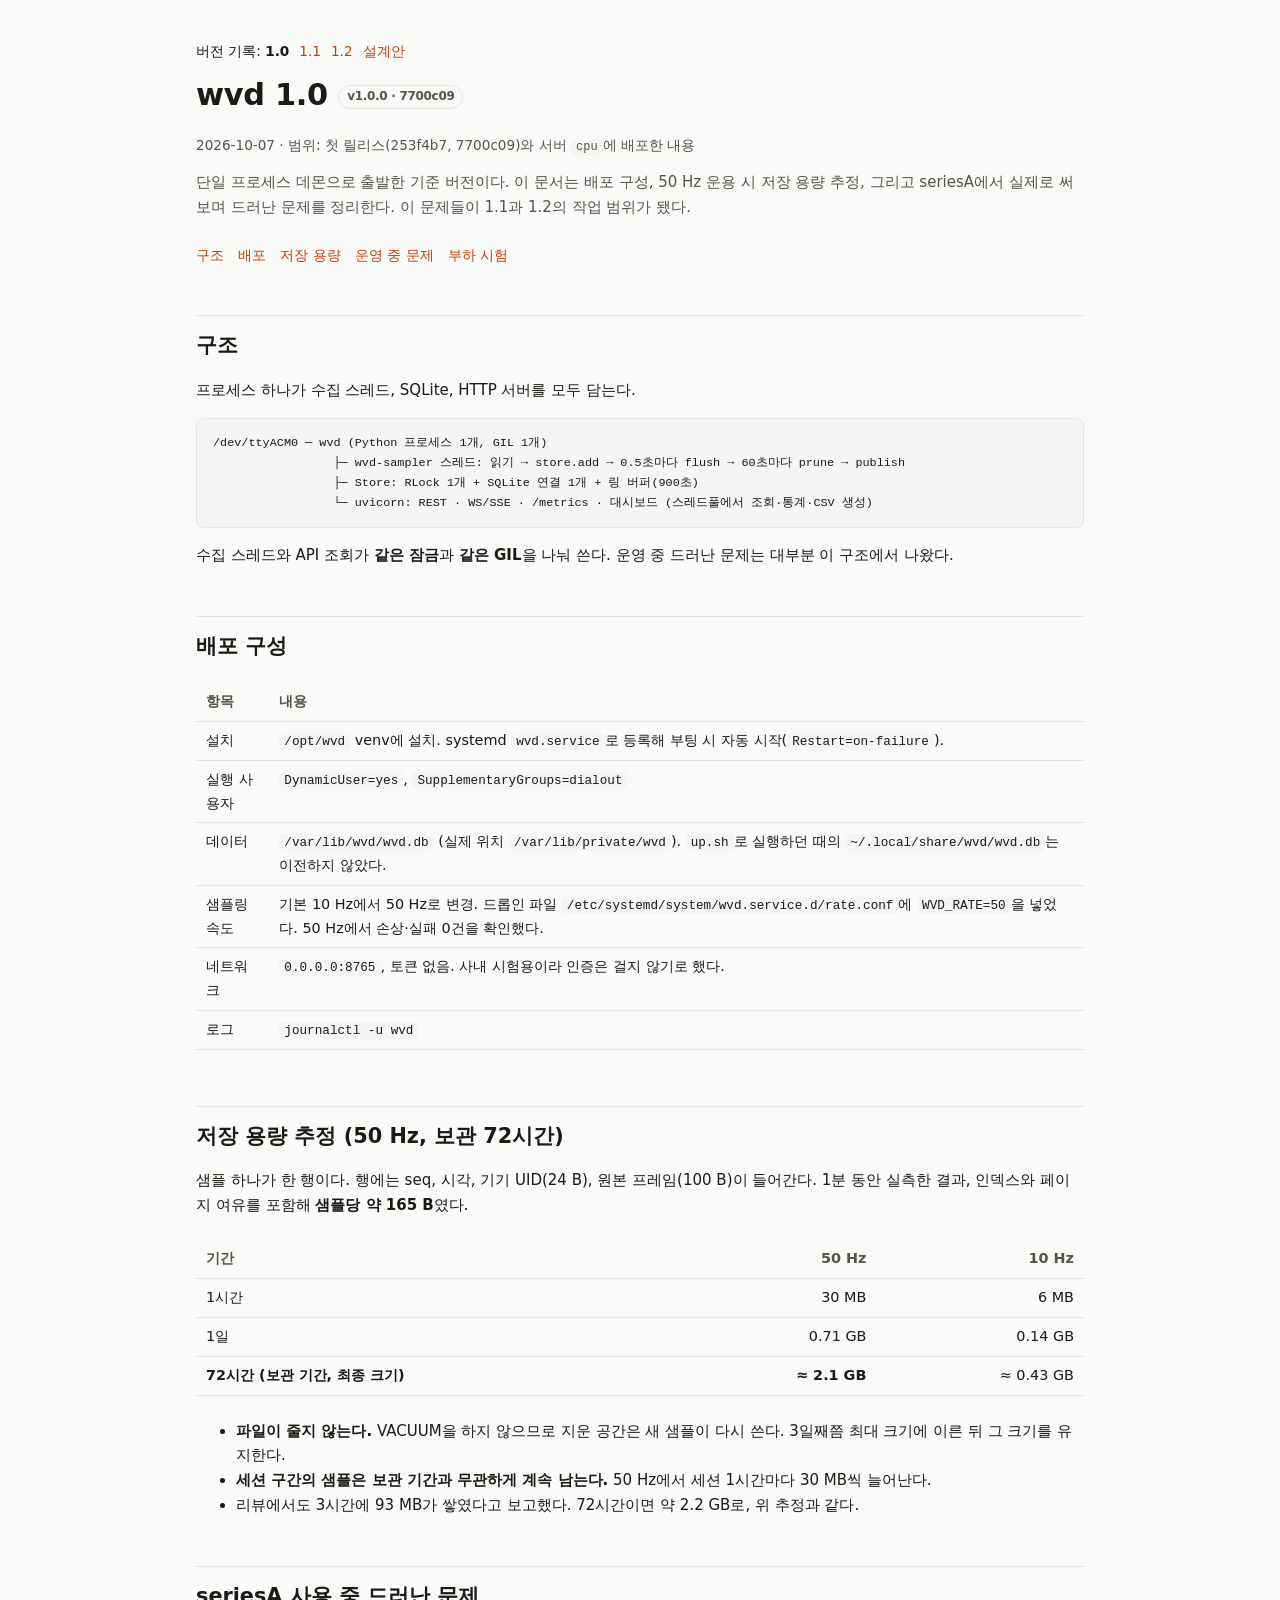
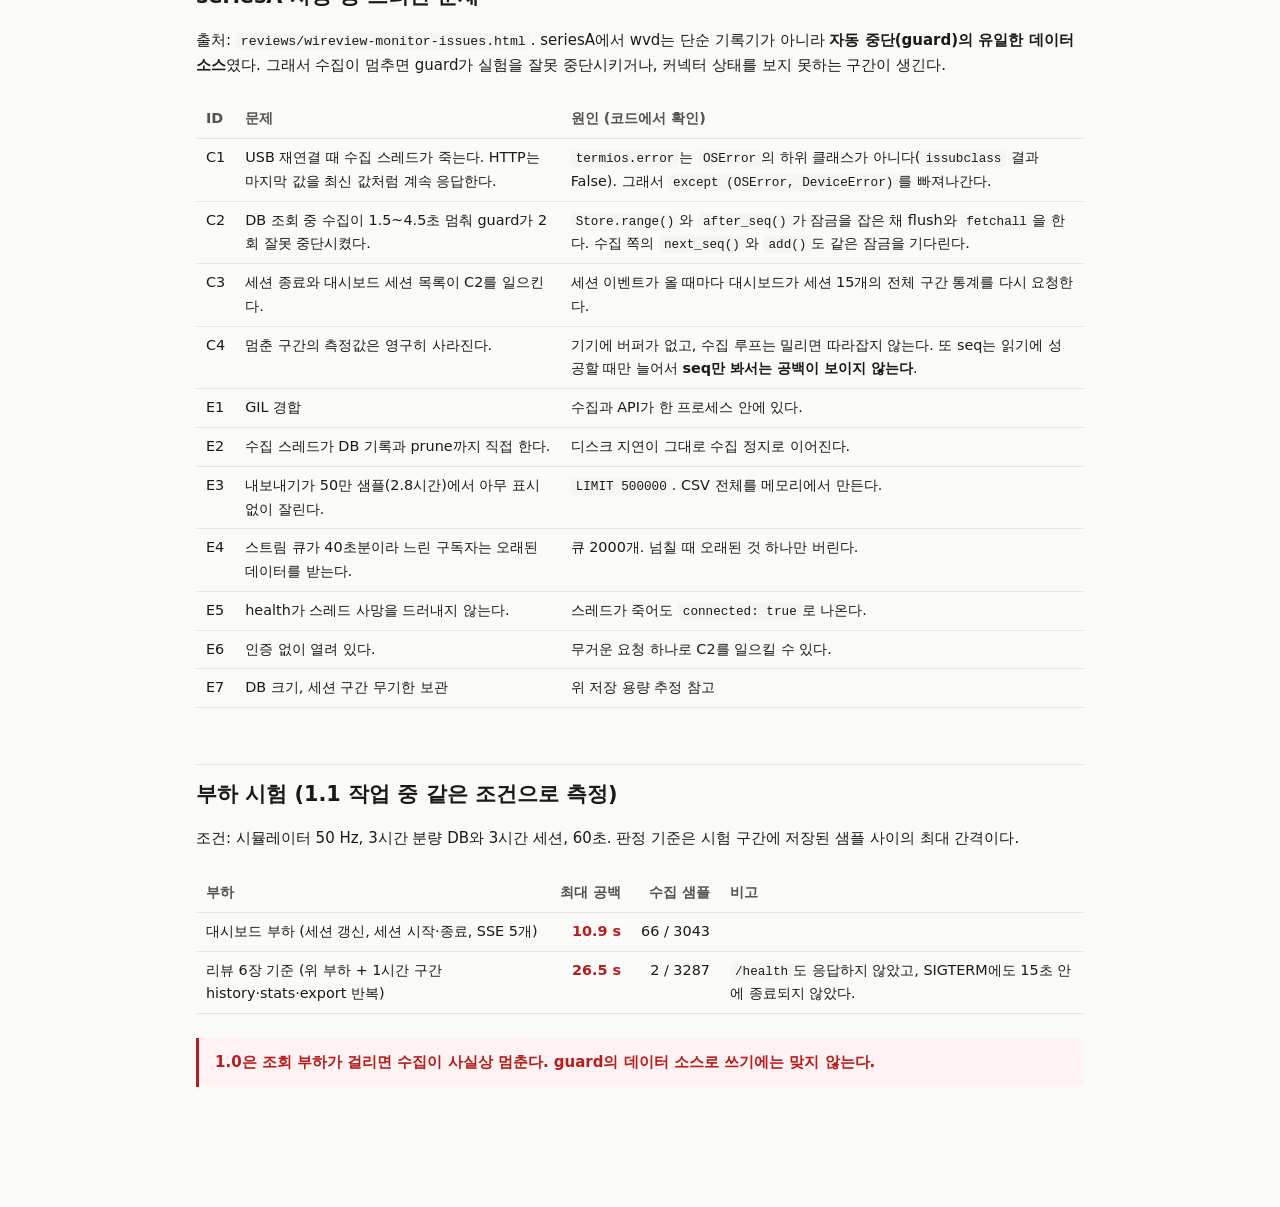
==== docs/v1.0.html @ 946abf95 "Add per-version records (docs/v1.0.html, v1.1.html, v1.2.html) Each page covers what changed and why" ====
<!doctype html>
<html lang="ko">
<head>
<meta charset="utf-8">
<meta name="viewport" content="width=device-width, initial-scale=1">
<title>wvd 1.0 기록</title>
<style>
  :root {
    --bg: #fafaf9; --surface: #ffffff; --text: #1c1917; --muted: #57534e;
    --border: #e7e5e4; --accent: #c2410c; --accent-soft: #fff7ed; --code-bg: #f5f5f4;
    --ok: #15803d; --ok-soft: #f0fdf4; --bad: #b91c1c; --bad-soft: #fef2f2;
  }
  @media (prefers-color-scheme: dark) {
    :root:not([data-theme="light"]) {
      --bg: #141210; --surface: #1c1917; --text: #f5f5f4; --muted: #a8a29e;
      --border: #2e2a27; --accent: #fb923c; --accent-soft: #2a1a10; --code-bg: #252220;
      --ok: #4ade80; --ok-soft: #0f2417; --bad: #f87171; --bad-soft: #2a1212;
    }
  }
  :root[data-theme="dark"] {
    --bg: #141210; --surface: #1c1917; --text: #f5f5f4; --muted: #a8a29e;
    --border: #2e2a27; --accent: #fb923c; --accent-soft: #2a1a10; --code-bg: #252220;
    --ok: #4ade80; --ok-soft: #0f2417; --bad: #f87171; --bad-soft: #2a1212;
  }
  * { box-sizing: border-box; }
  body { margin: 0; background: var(--bg); color: var(--text);
    font: 15px/1.65 system-ui, -apple-system, "Segoe UI", "Noto Sans KR", sans-serif; }
  main { max-width: 920px; margin: 0 auto; padding: 40px 16px 80px; }
  h1 { font-size: 1.9rem; margin: 0 0 4px; letter-spacing: -0.01em; }
  h2 { font-size: 1.3rem; margin: 48px 0 12px; padding-top: 12px; border-top: 1px solid var(--border); }
  h3 { font-size: 1.05rem; margin: 28px 0 8px; }
  p, li { color: var(--text); }
  .lede { color: var(--muted); margin: 0 0 24px; }
  .meta { color: var(--muted); font-size: 0.85rem; }
  code { font: 0.88em ui-monospace, SFMono-Regular, Menlo, monospace; background: var(--code-bg);
    padding: 1px 5px; border-radius: 4px; }
  pre { background: var(--code-bg); border: 1px solid var(--border); border-radius: 8px;
    padding: 14px 16px; overflow-x: auto; font: 0.84rem/1.5 ui-monospace, SFMono-Regular, Menlo, monospace; }
  pre code { background: none; padding: 0; }
  .table-wrap { overflow-x: auto; }
  table { border-collapse: collapse; width: 100%; font-size: 0.9rem; margin: 8px 0; }
  th, td { text-align: left; padding: 7px 10px; border-bottom: 1px solid var(--border); vertical-align: top; }
  th { color: var(--muted); font-weight: 600; }
  td.num, th.num { text-align: right; font-variant-numeric: tabular-nums; white-space: nowrap; }
  .callout { background: var(--accent-soft); border-left: 3px solid var(--accent);
    padding: 12px 16px; border-radius: 0 8px 8px 0; margin: 16px 0; }
  .callout.ok { background: var(--ok-soft); border-color: var(--ok); }
  .callout.bad { background: var(--bad-soft); border-color: var(--bad); }
  .grid { display: grid; grid-template-columns: repeat(auto-fit, minmax(190px, 1fr)); gap: 12px; margin: 16px 0; }
  .card { background: var(--surface); border: 1px solid var(--border); border-radius: 10px; padding: 12px 14px; }
  .card b { display: block; font-size: 1.25rem; font-variant-numeric: tabular-nums; }
  .card span { color: var(--muted); font-size: 0.85rem; }
  .ok { color: var(--ok); font-weight: 600; }
  .bad { color: var(--bad); font-weight: 600; }
  .tag { display: inline-block; font-size: 0.75rem; font-weight: 600; padding: 1px 8px; border-radius: 999px;
    border: 1px solid var(--border); color: var(--muted); vertical-align: middle; }
  nav { margin: 16px 0 0; font-size: 0.9rem; }
  nav a { color: var(--accent); margin-right: 14px; text-decoration: none; }
  nav a.here { color: var(--text); font-weight: 600; }
  .versions { margin: 0 0 8px; font-size: 0.85rem; }
  .versions a { color: var(--accent); text-decoration: none; margin-right: 10px; }
  .versions a.here { color: var(--text); font-weight: 600; }
</style>
</head>
<body>
<main>
<p class="versions">버전 기록: <a href="v1.0.html" class="here">1.0</a><a href="v1.1.html">1.1</a><a href="v1.2.html">1.2</a><a href="design.html">설계안</a></p>
<h1>wvd 1.0 <span class="tag">v1.0.0 · 7700c09</span></h1>
<p class="meta">2026-10-07 · 범위: 첫 릴리스(253f4b7, 7700c09)와 서버 <code>cpu</code>에 배포한 내용</p>
<p class="lede">단일 프로세스 데몬으로 출발한 기준 버전이다. 이 문서는 배포 구성, 50 Hz 운용 시 저장 용량 추정, 그리고 seriesA에서 실제로 써 보며 드러난 문제를 정리한다. 이 문제들이 1.1과 1.2의 작업 범위가 됐다.</p>
<nav><a href="#arch">구조</a><a href="#deploy">배포</a><a href="#storage">저장 용량</a><a href="#issues">운영 중 문제</a><a href="#stress">부하 시험</a></nav>

<h2 id="arch">구조</h2>
<p>프로세스 하나가 수집 스레드, SQLite, HTTP 서버를 모두 담는다.</p>
<pre><code>/dev/ttyACM0 ─ wvd (Python 프로세스 1개, GIL 1개)
                 ├─ wvd-sampler 스레드: 읽기 → store.add → 0.5초마다 flush → 60초마다 prune → publish
                 ├─ Store: RLock 1개 + SQLite 연결 1개 + 링 버퍼(900초)
                 └─ uvicorn: REST · WS/SSE · /metrics · 대시보드 (스레드풀에서 조회·통계·CSV 생성)</code></pre>
<p>수집 스레드와 API 조회가 <b>같은 잠금</b>과 <b>같은 GIL</b>을 나눠 쓴다. 운영 중 드러난 문제는 대부분 이 구조에서 나왔다.</p>

<h2 id="deploy">배포 구성</h2>
<div class="table-wrap"><table>
  <tr><th>항목</th><th>내용</th></tr>
  <tr><td>설치</td><td><code>/opt/wvd</code> venv에 설치. systemd <code>wvd.service</code>로 등록해 부팅 시 자동 시작(<code>Restart=on-failure</code>).</td></tr>
  <tr><td>실행 사용자</td><td><code>DynamicUser=yes</code>, <code>SupplementaryGroups=dialout</code></td></tr>
  <tr><td>데이터</td><td><code>/var/lib/wvd/wvd.db</code> (실제 위치 <code>/var/lib/private/wvd</code>). <code>up.sh</code>로 실행하던 때의 <code>~/.local/share/wvd/wvd.db</code>는 이전하지 않았다.</td></tr>
  <tr><td>샘플링 속도</td><td>기본 10 Hz에서 50 Hz로 변경. 드롭인 파일 <code>/etc/systemd/system/wvd.service.d/rate.conf</code>에 <code>WVD_RATE=50</code>을 넣었다. 50 Hz에서 손상·실패 0건을 확인했다.</td></tr>
  <tr><td>네트워크</td><td><code>0.0.0.0:8765</code>, 토큰 없음. 사내 시험용이라 인증은 걸지 않기로 했다.</td></tr>
  <tr><td>로그</td><td><code>journalctl -u wvd</code></td></tr>
</table></div>

<h2 id="storage">저장 용량 추정 (50 Hz, 보관 72시간)</h2>
<p>샘플 하나가 한 행이다. 행에는 seq, 시각, 기기 UID(24 B), 원본 프레임(100 B)이 들어간다. 1분 동안 실측한 결과, 인덱스와 페이지 여유를 포함해 <b>샘플당 약 165 B</b>였다.</p>
<div class="table-wrap"><table>
  <tr><th>기간</th><th class="num">50 Hz</th><th class="num">10 Hz</th></tr>
  <tr><td>1시간</td><td class="num">30 MB</td><td class="num">6 MB</td></tr>
  <tr><td>1일</td><td class="num">0.71 GB</td><td class="num">0.14 GB</td></tr>
  <tr><td><b>72시간 (보관 기간, 최종 크기)</b></td><td class="num"><b>≈ 2.1 GB</b></td><td class="num">≈ 0.43 GB</td></tr>
</table></div>
<ul>
  <li><b>파일이 줄지 않는다.</b> VACUUM을 하지 않으므로 지운 공간은 새 샘플이 다시 쓴다. 3일째쯤 최대 크기에 이른 뒤 그 크기를 유지한다.</li>
  <li><b>세션 구간의 샘플은 보관 기간과 무관하게 계속 남는다.</b> 50 Hz에서 세션 1시간마다 30 MB씩 늘어난다.</li>
  <li>리뷰에서도 3시간에 93 MB가 쌓였다고 보고했다. 72시간이면 약 2.2 GB로, 위 추정과 같다.</li>
</ul>

<h2 id="issues">seriesA 사용 중 드러난 문제</h2>
<p>출처: <code>reviews/wireview-monitor-issues.html</code>. seriesA에서 wvd는 단순 기록기가 아니라 <b>자동 중단(guard)의 유일한 데이터 소스</b>였다. 그래서 수집이 멈추면 guard가 실험을 잘못 중단시키거나, 커넥터 상태를 보지 못하는 구간이 생긴다.</p>
<div class="table-wrap"><table>
  <tr><th>ID</th><th>문제</th><th>원인 (코드에서 확인)</th></tr>
  <tr><td>C1</td><td>USB 재연결 때 수집 스레드가 죽는다. HTTP는 마지막 값을 최신 값처럼 계속 응답한다.</td><td><code>termios.error</code>는 <code>OSError</code>의 하위 클래스가 아니다(<code>issubclass</code> 결과 False). 그래서 <code>except (OSError, DeviceError)</code>를 빠져나간다.</td></tr>
  <tr><td>C2</td><td>DB 조회 중 수집이 1.5~4.5초 멈춰 guard가 2회 잘못 중단시켰다.</td><td><code>Store.range()</code>와 <code>after_seq()</code>가 잠금을 잡은 채 flush와 <code>fetchall</code>을 한다. 수집 쪽의 <code>next_seq()</code>와 <code>add()</code>도 같은 잠금을 기다린다.</td></tr>
  <tr><td>C3</td><td>세션 종료와 대시보드 세션 목록이 C2를 일으킨다.</td><td>세션 이벤트가 올 때마다 대시보드가 세션 15개의 전체 구간 통계를 다시 요청한다.</td></tr>
  <tr><td>C4</td><td>멈춘 구간의 측정값은 영구히 사라진다.</td><td>기기에 버퍼가 없고, 수집 루프는 밀리면 따라잡지 않는다. 또 seq는 읽기에 성공할 때만 늘어서 <b>seq만 봐서는 공백이 보이지 않는다</b>.</td></tr>
  <tr><td>E1</td><td>GIL 경합</td><td>수집과 API가 한 프로세스 안에 있다.</td></tr>
  <tr><td>E2</td><td>수집 스레드가 DB 기록과 prune까지 직접 한다.</td><td>디스크 지연이 그대로 수집 정지로 이어진다.</td></tr>
  <tr><td>E3</td><td>내보내기가 50만 샘플(2.8시간)에서 아무 표시 없이 잘린다.</td><td><code>LIMIT 500000</code>. CSV 전체를 메모리에서 만든다.</td></tr>
  <tr><td>E4</td><td>스트림 큐가 40초분이라 느린 구독자는 오래된 데이터를 받는다.</td><td>큐 2000개. 넘칠 때 오래된 것 하나만 버린다.</td></tr>
  <tr><td>E5</td><td>health가 스레드 사망을 드러내지 않는다.</td><td>스레드가 죽어도 <code>connected: true</code>로 나온다.</td></tr>
  <tr><td>E6</td><td>인증 없이 열려 있다.</td><td>무거운 요청 하나로 C2를 일으킬 수 있다.</td></tr>
  <tr><td>E7</td><td>DB 크기, 세션 구간 무기한 보관</td><td>위 저장 용량 추정 참고</td></tr>
</table></div>

<h2 id="stress">부하 시험 (1.1 작업 중 같은 조건으로 측정)</h2>
<p>조건: 시뮬레이터 50 Hz, 3시간 분량 DB와 3시간 세션, 60초. 판정 기준은 시험 구간에 저장된 샘플 사이의 최대 간격이다.</p>
<div class="table-wrap"><table>
  <tr><th>부하</th><th class="num">최대 공백</th><th class="num">수집 샘플</th><th>비고</th></tr>
  <tr><td>대시보드 부하 (세션 갱신, 세션 시작·종료, SSE 5개)</td><td class="num bad">10.9 s</td><td class="num">66 / 3043</td><td></td></tr>
  <tr><td>리뷰 6장 기준 (위 부하 + 1시간 구간 history·stats·export 반복)</td><td class="num bad">26.5 s</td><td class="num">2 / 3287</td><td><code>/health</code>도 응답하지 않았고, SIGTERM에도 15초 안에 종료되지 않았다.</td></tr>
</table></div>
<div class="callout bad">1.0은 조회 부하가 걸리면 수집이 사실상 멈춘다. guard의 데이터 소스로 쓰기에는 맞지 않는다.</div>
</main>
</body>
</html>
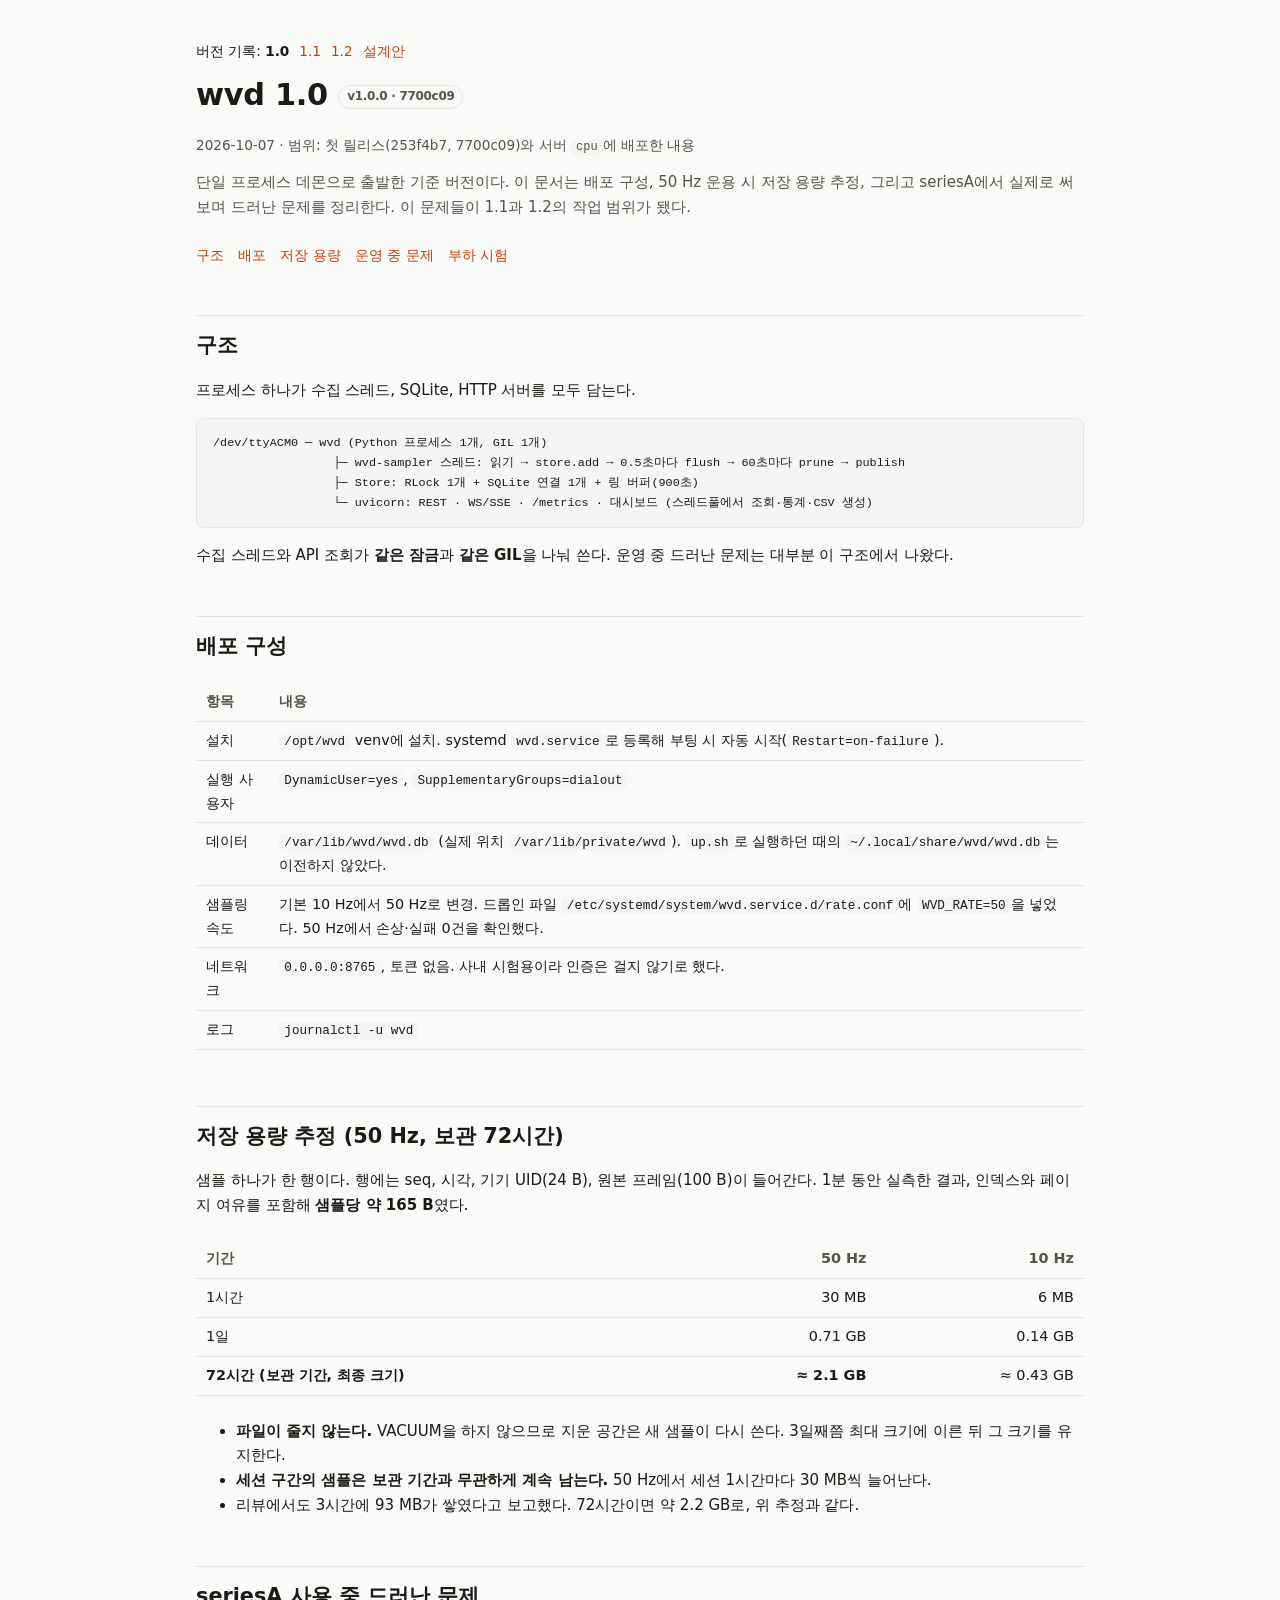
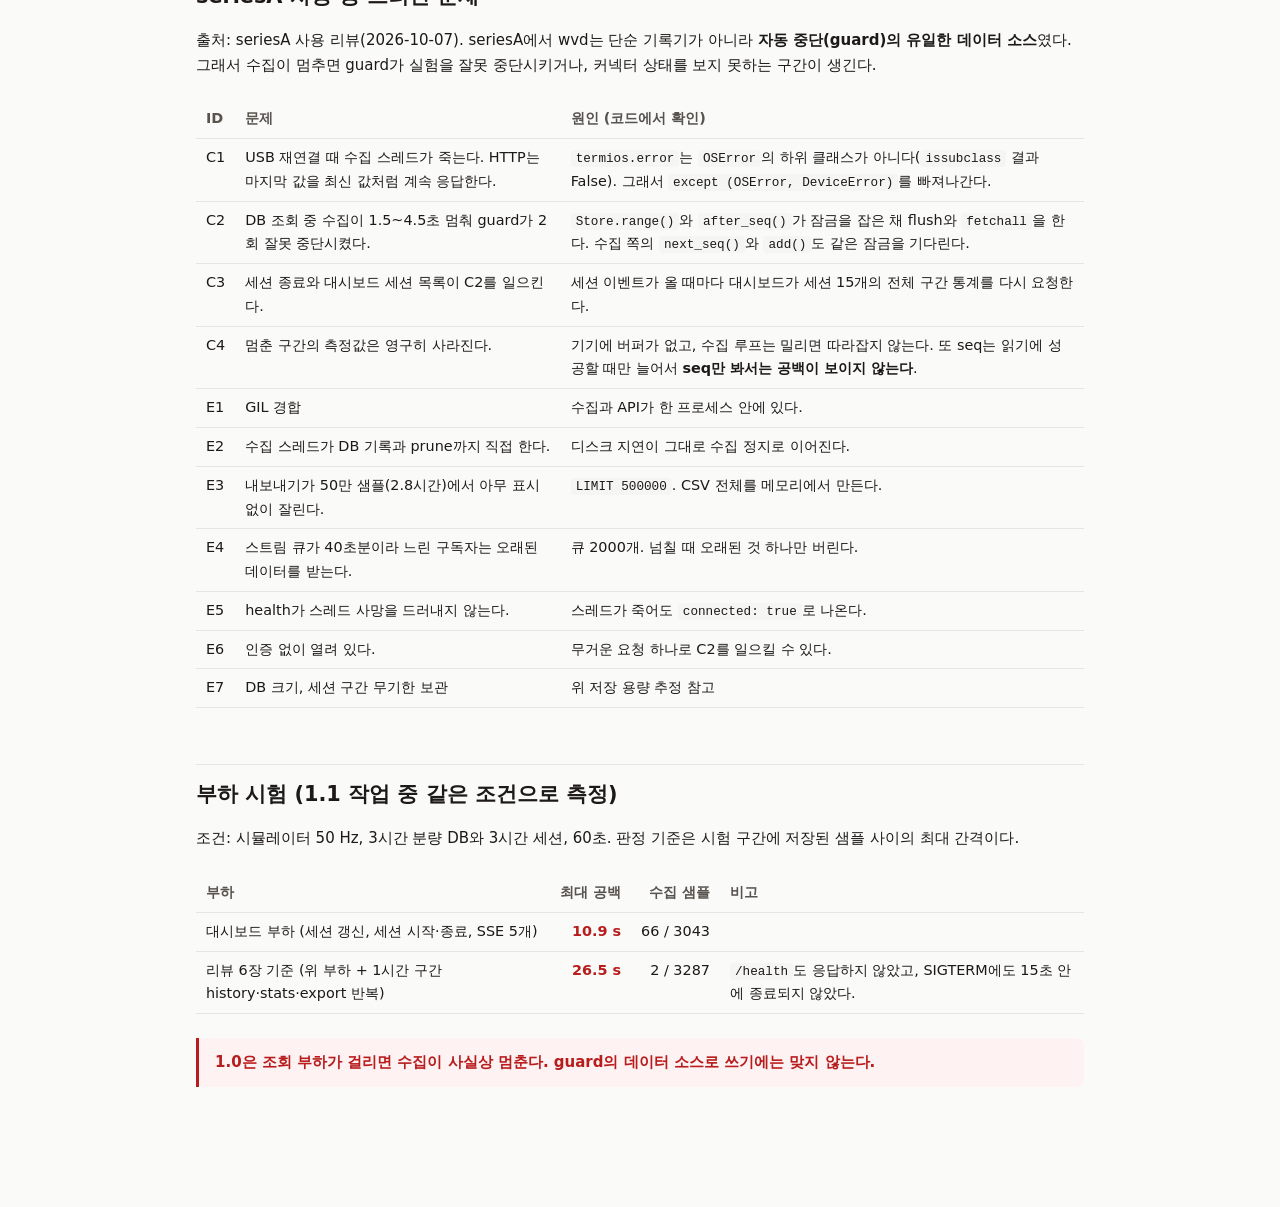
==== commit af9f62d2: "Remove reviews/ and rewrite CHANGELOG in Korean The issue list from the review (C1-C4, E1-E7) lives " ====
--- a/docs/v1.0.html
+++ b/docs/v1.0.html
@@ -104,7 +104,7 @@
 </ul>
 
 <h2 id="issues">seriesA 사용 중 드러난 문제</h2>
-<p>출처: <code>reviews/wireview-monitor-issues.html</code>. seriesA에서 wvd는 단순 기록기가 아니라 <b>자동 중단(guard)의 유일한 데이터 소스</b>였다. 그래서 수집이 멈추면 guard가 실험을 잘못 중단시키거나, 커넥터 상태를 보지 못하는 구간이 생긴다.</p>
+<p>출처: seriesA 사용 리뷰(2026-10-07). seriesA에서 wvd는 단순 기록기가 아니라 <b>자동 중단(guard)의 유일한 데이터 소스</b>였다. 그래서 수집이 멈추면 guard가 실험을 잘못 중단시키거나, 커넥터 상태를 보지 못하는 구간이 생긴다.</p>
 <div class="table-wrap"><table>
   <tr><th>ID</th><th>문제</th><th>원인 (코드에서 확인)</th></tr>
   <tr><td>C1</td><td>USB 재연결 때 수집 스레드가 죽는다. HTTP는 마지막 값을 최신 값처럼 계속 응답한다.</td><td><code>termios.error</code>는 <code>OSError</code>의 하위 클래스가 아니다(<code>issubclass</code> 결과 False). 그래서 <code>except (OSError, DeviceError)</code>를 빠져나간다.</td></tr>
